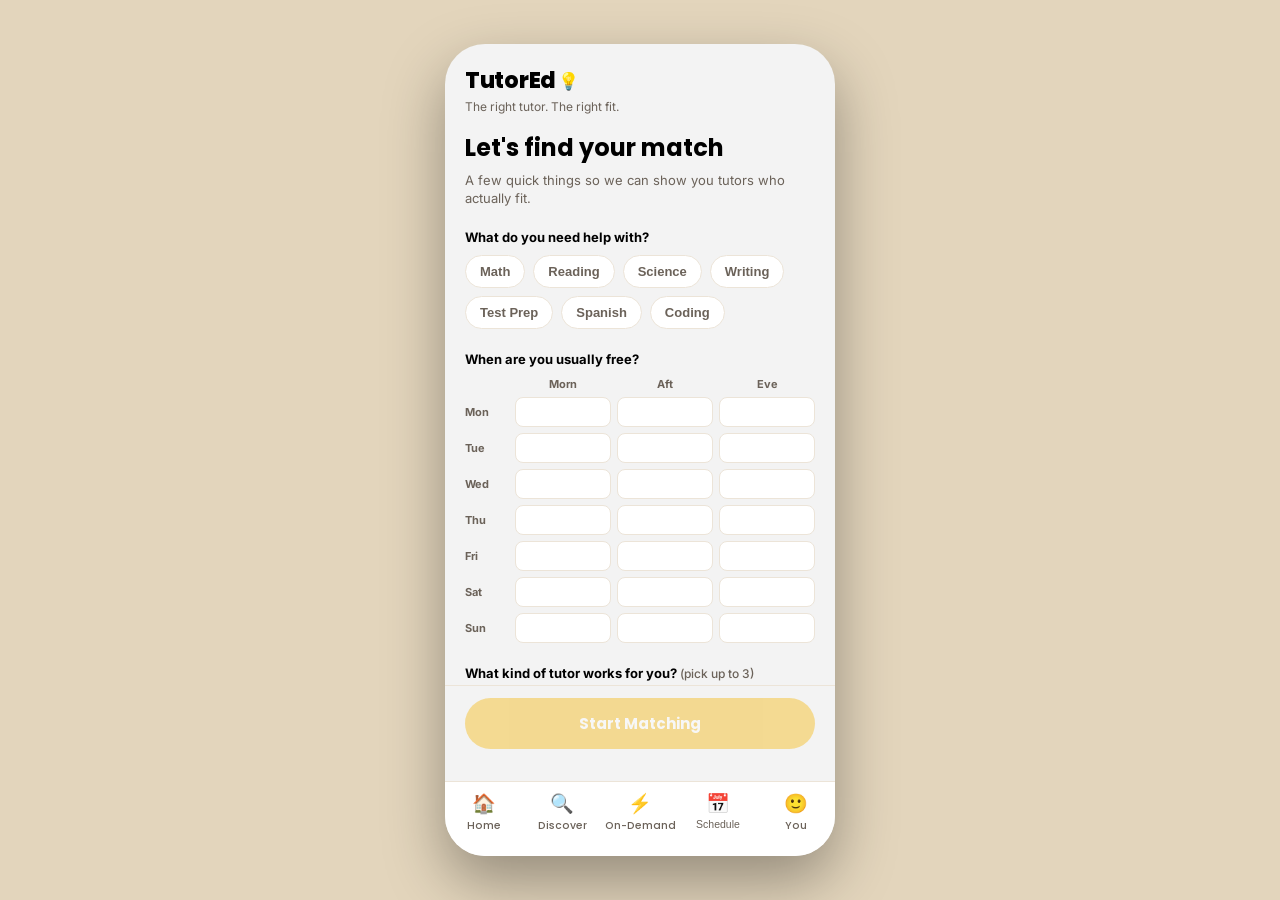
==== app/index.html @ d15185cf "Add marketing homepage, move interactive app to /app/" ====
<!DOCTYPE html>
<html lang="en">
<head>
<meta charset="UTF-8">
<meta name="viewport" content="width=device-width, initial-scale=1.0, maximum-scale=1.0, user-scalable=no">
<title>TutorEd &mdash; Find Your Tutor Match</title>
<link rel="preconnect" href="https://fonts.googleapis.com">
<link href="https://fonts.googleapis.com/css2?family=Poppins:wght@500;600;700;800&family=Inter:wght@400;500;600&display=swap" rel="stylesheet">
<link rel="stylesheet" href="style.css">
</head>
<body>

<div class="phone">

  <!-- ===== ONBOARDING SCREEN ===== -->
  <section class="screen" id="screen-onboarding">
    <header class="top-bar">
      <div>
        <div class="logo">TutorEd<span class="logo-bulb">💡</span></div>
        <div class="tagline">The right tutor. The right fit.</div>
      </div>
    </header>
    <div class="onboarding-content">
      <h1 class="ob-title">Let's find your match</h1>
      <p class="ob-sub">A few quick things so we can show you tutors who actually fit.</p>

      <div class="ob-section">
        <div class="ob-label">What do you need help with?</div>
        <div class="chip-row" id="ob-subjects"></div>
      </div>

      <div class="ob-section">
        <div class="ob-label">When are you usually free?</div>
        <div class="avail-grid" id="ob-availability"></div>
      </div>

      <div class="ob-section">
        <div class="ob-label">What kind of tutor works for you? <span class="ob-hint">(pick up to 3)</span></div>
        <div class="chip-row" id="ob-styles"></div>
      </div>

      <div class="ob-section">
        <div class="ob-label">Budget</div>
        <div class="chip-row" id="ob-budget"></div>
      </div>
    </div>
    <div class="ob-footer">
      <button class="primary-btn" id="ob-submit" disabled>Start Matching</button>
    </div>
  </section>

  <!-- ===== HOME SCREEN ===== -->
  <section class="screen hidden" id="screen-home">
    <header class="top-bar">
      <div class="logo">TutorEd<span class="logo-bulb">💡</span></div>
      <button class="icon-btn" id="home-filter-btn" aria-label="Edit preferences">⚙</button>
    </header>
    <div class="home-content" id="home-content"></div>
  </section>

  <!-- ===== DISCOVER SCREEN ===== -->
  <section class="screen hidden" id="screen-discover">
    <header class="top-bar">
      <div class="logo">TutorEd<span class="logo-bulb">💡</span></div>
      <div class="top-bar-actions">
        <button class="icon-btn" id="discover-filter-btn" aria-label="Discover filters">🎚</button>
        <button class="icon-btn" id="filter-btn" aria-label="Edit preferences">⚙</button>
      </div>
    </header>

    <div class="card-stack" id="card-stack"></div>

    <div class="action-row">
      <button class="action-btn undo" id="btn-undo" aria-label="Undo" disabled>↺</button>
      <button class="action-btn pass" id="btn-pass" aria-label="Pass">✕</button>
      <button class="action-btn info" id="btn-info" aria-label="More info">i</button>
      <button class="action-btn like" id="btn-like" aria-label="Like">♥</button>
    </div>
  </section>

  <!-- ===== ON-DEMAND SCREEN ===== -->
  <section class="screen hidden" id="screen-ondemand">
    <header class="top-bar">
      <div class="logo">Open This Week</div>
    </header>
    <div class="filter-bar" id="od-filters"></div>
    <div class="ondemand-list" id="ondemand-list"></div>
  </section>

  <!-- ===== SCHEDULE SCREEN ===== -->
  <section class="screen hidden" id="screen-schedule">
    <header class="top-bar">
      <div class="logo">Your Schedule</div>
    </header>
    <div class="schedule-content" id="schedule-content"></div>
  </section>

  <!-- ===== CHAT SCREEN ===== -->
  <section class="screen hidden" id="screen-chat">
    <header class="top-bar chat-header">
      <button class="icon-btn back-btn" id="chat-back">←</button>
      <div class="chat-tutor-info">
        <div class="avatar-sm" id="chat-avatar"></div>
        <div>
          <div class="chat-name" id="chat-name"></div>
          <div class="chat-status">Usually replies within a few hours</div>
        </div>
      </div>
    </header>
    <div class="chat-messages" id="chat-messages"></div>
    <div class="chat-input-row">
      <input type="text" id="chat-input" placeholder="Say hello…" autocomplete="off">
      <button id="chat-send">➤</button>
    </div>
  </section>

  <!-- ===== PROFILE / YOU SCREEN ===== -->
  <section class="screen hidden" id="screen-profile">
    <header class="top-bar"><div class="logo">You</div></header>
    <div class="profile-content" id="profile-content"></div>
  </section>

  <!-- ===== PROFILE DETAIL MODAL ===== -->
  <div class="modal-overlay hidden" id="detail-modal">
    <div class="modal-sheet" id="detail-sheet"></div>
  </div>

  <!-- ===== MATCH CELEBRATION MODAL ===== -->
  <div class="modal-overlay hidden" id="match-modal">
    <div class="match-celebration" id="match-celebration-body"></div>
  </div>

  <!-- ===== SLOT PICKER MODAL ===== -->
  <div class="modal-overlay hidden" id="slot-modal">
    <div class="modal-sheet" id="slot-sheet"></div>
  </div>

  <!-- ===== MANAGE BOOKING / MATCH MODAL ===== -->
  <div class="modal-overlay hidden" id="manage-modal">
    <div class="modal-sheet" id="manage-sheet"></div>
  </div>

  <!-- ===== DISCOVER FILTERS MODAL ===== -->
  <div class="modal-overlay hidden" id="discover-filter-modal">
    <div class="modal-sheet" id="discover-filter-sheet"></div>
  </div>

  <!-- ===== TOAST ===== -->
  <div class="toast hidden" id="toast">Saved!</div>

  <!-- ===== BOTTOM NAV ===== -->
  <nav class="bottom-nav">
    <button class="nav-btn active" data-screen="home">
      <span class="nav-icon">🏠</span><span>Home</span>
    </button>
    <button class="nav-btn" data-screen="discover">
      <span class="nav-icon">🔍</span><span>Discover</span>
    </button>
    <button class="nav-btn" data-screen="ondemand">
      <span class="nav-icon">⚡</span><span>On-Demand</span>
    </button>
    <button class="nav-btn" data-screen="schedule">
      <span class="nav-icon">📅</span><span>Schedule</span>
      <span class="nav-badge hidden" id="nav-badge">0</span>
    </button>
    <button class="nav-btn" data-screen="profile">
      <span class="nav-icon">🙂</span><span>You</span>
    </button>
  </nav>
</div>

<script src="app.js"></script>
</body>
</html>
---- app/style.css ----
:root {
  --bg: #F3F3F3;
  --ink: #000000;
  --ink-soft: #6b6259;
  --gold: #F4B400;
  --gold-deep: #B8860B;
  --honey: #FFD35C;
  --honey-light: #FFF3D6;
  --tan: #C69A6B;
  --tan-light: #F5E9DB;
  --tan-deep: #8a6239;
  --line: #ECE4D8;
  --danger: #B23A2F;
  --shadow: 0 10px 30px rgba(0,0,0,0.10);
  --radius: 22px;
}

* { box-sizing: border-box; margin: 0; padding: 0; }

body {
  font-family: 'Inter', sans-serif;
  background: #E3D5BC;
  display: flex;
  align-items: center;
  justify-content: center;
  min-height: 100vh;
  color: var(--ink);
}

h1, .logo, .chat-name, .nav-btn span:last-child {
  font-family: 'Poppins', sans-serif;
}
h1, .logo { font-weight: 800; }
h2 { font-family: 'Poppins', sans-serif; font-weight: 700; }

.phone {
  width: 390px;
  height: 812px;
  background: var(--bg);
  position: relative;
  overflow: hidden;
  border-radius: 40px;
  box-shadow: 0 25px 60px rgba(0,0,0,0.35);
  display: flex;
  flex-direction: column;
}

.screen {
  flex: 1;
  display: flex;
  flex-direction: column;
  overflow: hidden;
  min-height: 0;
}
.screen.hidden { display: none; }

.top-bar {
  display: flex;
  align-items: center;
  justify-content: space-between;
  padding: 20px 20px 12px;
  flex-shrink: 0;
}

.logo {
  font-size: 22px;
  color: var(--ink);
  letter-spacing: -0.3px;
  display: flex;
  align-items: center;
  gap: 2px;
}
.logo-bulb { font-size: 17px; }
.tagline {
  font-family: 'Inter', sans-serif;
  font-size: 12px;
  color: var(--ink-soft);
  margin-top: 2px;
}

.top-bar-actions { display: flex; gap: 8px; }

.icon-btn {
  background: white;
  border: none;
  width: 38px;
  height: 38px;
  border-radius: 50%;
  font-size: 16px;
  cursor: pointer;
  color: var(--ink-soft);
  box-shadow: 0 4px 10px rgba(0,0,0,0.06);
}

/* ===== ONBOARDING ===== */
.onboarding-content {
  flex: 1;
  overflow-y: auto;
  padding: 4px 20px 20px;
}
.ob-title { font-size: 24px; margin-bottom: 6px; font-family: 'Poppins', sans-serif; font-weight: 700; }
.ob-sub { font-size: 13px; color: var(--ink-soft); margin-bottom: 22px; line-height: 1.4; }
.ob-section { margin-bottom: 22px; }
.ob-label { font-size: 13px; font-weight: 700; margin-bottom: 10px; }
.ob-hint { font-weight: 500; color: var(--ink-soft); font-size: 12px; }

.chip-row { display: flex; flex-wrap: wrap; gap: 8px; }
.chip {
  border: 1.5px solid var(--line);
  background: white;
  color: var(--ink-soft);
  font-size: 13px;
  font-weight: 600;
  padding: 8px 14px;
  border-radius: 20px;
  cursor: pointer;
  transition: all 0.15s ease;
}
.chip.selected {
  background: var(--gold);
  border-color: var(--gold);
  color: var(--ink);
}

.avail-grid {
  display: grid;
  grid-template-columns: 44px repeat(3, 1fr);
  gap: 6px;
  align-items: center;
}
.avail-grid .grid-head, .avail-grid .grid-day {
  font-size: 11px;
  font-weight: 700;
  color: var(--ink-soft);
  text-align: center;
}
.avail-grid .grid-day { text-align: left; }
.avail-cell {
  height: 30px;
  border-radius: 8px;
  background: white;
  border: 1.5px solid var(--line);
  cursor: pointer;
}
.avail-cell.selected { background: var(--gold); border-color: var(--gold); }

.ob-footer {
  padding: 12px 20px 22px;
  flex-shrink: 0;
  border-top: 1px solid var(--line);
}

.primary-btn {
  width: 100%;
  background: var(--gold);
  color: white;
  border: none;
  padding: 14px;
  border-radius: 30px;
  font-family: 'Poppins', sans-serif;
  font-weight: 700;
  font-size: 15px;
  cursor: pointer;
  margin-bottom: 10px;
}
.primary-btn:disabled { opacity: 0.4; cursor: not-allowed; }
.text-btn {
  background: transparent;
  border: none;
  color: var(--ink-soft);
  opacity: 0.9;
  font-size: 13px;
  cursor: pointer;
  text-decoration: underline;
  width: 100%;
}
.danger-btn {
  width: 100%;
  background: white;
  color: var(--danger);
  border: 1.5px solid var(--danger);
  padding: 13px;
  border-radius: 30px;
  font-family: 'Poppins', sans-serif;
  font-weight: 700;
  font-size: 14px;
  cursor: pointer;
  margin-bottom: 10px;
}

/* ===== HOME ===== */
.home-content {
  flex: 1;
  overflow-y: auto;
  padding: 4px 20px 20px;
}
.home-greeting h1 { font-size: 22px; margin-bottom: 4px; }
.home-greeting p { font-size: 13px; color: var(--ink-soft); margin-bottom: 18px; }

.stat-row { display: flex; gap: 10px; margin-bottom: 4px; }
.stat-chip {
  flex: 1;
  background: white;
  border-radius: 14px;
  padding: 14px 8px;
  text-align: center;
  box-shadow: 0 4px 12px rgba(0,0,0,0.05);
}
.stat-chip .stat-num {
  font-family: 'Poppins', sans-serif;
  font-weight: 700;
  font-size: 20px;
  color: var(--gold-deep);
}
.stat-chip .stat-label { font-size: 11px; color: var(--ink-soft); margin-top: 2px; }

.next-session-card {
  display: flex;
  align-items: center;
  gap: 12px;
  background: white;
  border-radius: 16px;
  padding: 14px;
  box-shadow: 0 4px 12px rgba(0,0,0,0.06);
}

.quick-actions {
  display: grid;
  grid-template-columns: 1fr 1fr;
  gap: 10px;
}
.quick-action {
  display: flex;
  flex-direction: column;
  align-items: center;
  justify-content: center;
  gap: 6px;
  background: white;
  border: none;
  border-radius: 16px;
  padding: 16px 8px;
  font-size: 12px;
  font-weight: 600;
  color: var(--ink);
  box-shadow: 0 4px 12px rgba(0,0,0,0.05);
  cursor: pointer;
  font-family: 'Inter', sans-serif;
}
.qa-icon { font-size: 22px; }

.spotlight-card {
  display: flex;
  align-items: center;
  gap: 12px;
  background: linear-gradient(135deg, var(--honey-light), white);
  border-radius: 16px;
  padding: 14px;
  box-shadow: 0 4px 12px rgba(0,0,0,0.06);
  cursor: pointer;
}
.spotlight-arrow { font-size: 18px; color: var(--gold-deep); flex-shrink: 0; }

/* ===== CARD STACK ===== */
.card-stack {
  position: relative;
  flex: 1;
  margin: 4px 20px 10px;
  min-height: 0;
}

.card {
  position: absolute;
  inset: 0;
  background: white;
  border-radius: var(--radius);
  box-shadow: var(--shadow);
  overflow: hidden;
  display: flex;
  flex-direction: column;
  user-select: none;
  cursor: grab;
  transition: transform 0.35s ease, opacity 0.35s ease;
}
.card:active { cursor: grabbing; }
.card.dragging { transition: none; }

.card-photo {
  height: 40%;
  position: relative;
  display: flex;
  align-items: center;
  justify-content: center;
  flex-shrink: 0;
}

.card-photo .initials {
  width: 88px;
  height: 88px;
  border-radius: 50%;
  display: flex;
  align-items: center;
  justify-content: center;
  font-family: 'Poppins', sans-serif;
  font-size: 30px;
  font-weight: 600;
  color: white;
  background: rgba(255,255,255,0.18);
  border: 2px solid rgba(255,255,255,0.5);
}

.match-badge {
  position: absolute;
  top: 14px;
  left: 14px;
  background: rgba(255,255,255,0.92);
  color: var(--ink);
  font-family: 'Poppins', sans-serif;
  font-weight: 700;
  font-size: 13px;
  padding: 6px 12px;
  border-radius: 20px;
}

.stamp {
  position: absolute;
  top: 28px;
  padding: 8px 16px;
  border: 4px solid;
  border-radius: 10px;
  font-family: 'Poppins', sans-serif;
  font-weight: 700;
  font-size: 24px;
  letter-spacing: 2px;
  text-transform: uppercase;
  opacity: 0;
  transform: rotate(-18deg);
}
.stamp.like { right: 24px; color: var(--gold-deep); border-color: var(--gold-deep); transform: rotate(-14deg); }
.stamp.pass { left: 24px; color: var(--ink); border-color: var(--ink); transform: rotate(14deg); }

.card-body {
  padding: 14px 20px 14px;
  flex: 1;
  overflow-y: auto;
  display: flex;
  flex-direction: column;
  gap: 9px;
}

.card-name-row {
  display: flex;
  align-items: baseline;
  gap: 8px;
}
.card-name-row h2 { font-size: 20px; }

.card-meta {
  font-size: 13px;
  color: var(--ink-soft);
  display: flex;
  gap: 10px;
  flex-wrap: wrap;
}
.card-meta span { display: flex; align-items: center; gap: 4px; }
.card-meta .overlap-yes { color: var(--gold-deep); font-weight: 600; }
.card-meta .overlap-no { color: var(--ink-soft); }

.tag-row { display: flex; flex-wrap: wrap; gap: 6px; }
.tag {
  font-size: 12px;
  font-weight: 600;
  padding: 5px 10px;
  border-radius: 20px;
}
.tag.subject { background: var(--honey-light); color: var(--gold-deep); }
.tag.style { background: var(--tan-light); color: var(--tan-deep); }

.prompt-block {
  background: var(--honey-light);
  border-radius: 14px;
  padding: 12px 14px;
  margin-top: 2px;
}
.prompt-block .prompt-q {
  font-size: 11px;
  text-transform: uppercase;
  letter-spacing: 0.5px;
  color: var(--gold-deep);
  font-weight: 700;
  margin-bottom: 4px;
}
.prompt-block .prompt-a {
  font-size: 14px;
  line-height: 1.4;
  color: var(--ink);
}

/* ===== ACTION ROW ===== */
.action-row {
  display: flex;
  align-items: center;
  justify-content: center;
  gap: 22px;
  padding: 12px 0 22px;
  flex-shrink: 0;
}

.action-btn {
  border: none;
  border-radius: 50%;
  background: white;
  box-shadow: 0 6px 16px rgba(0,0,0,0.12);
  cursor: pointer;
  display: flex;
  align-items: center;
  justify-content: center;
  font-size: 22px;
  transition: transform 0.15s ease;
}
.action-btn:active { transform: scale(0.9); }
.action-btn:disabled { opacity: 0.35; cursor: not-allowed; }
.action-btn:disabled:active { transform: none; }
.action-btn.pass { width: 56px; height: 56px; color: var(--ink); }
.action-btn.like { width: 56px; height: 56px; color: white; background: linear-gradient(135deg, var(--gold), var(--honey)); }
.action-btn.info { width: 42px; height: 42px; font-size: 16px; font-style: italic; font-weight: 700; color: var(--gold-deep); }
.action-btn.undo { width: 38px; height: 38px; font-size: 17px; color: var(--tan-deep); }

/* ===== ON-DEMAND ===== */
.filter-bar {
  padding: 0 20px 10px;
  display: flex;
  flex-direction: column;
  gap: 8px;
  flex-shrink: 0;
}
.filter-row { display: flex; gap: 6px; overflow-x: auto; padding-bottom: 2px; }
.filter-row::-webkit-scrollbar { display: none; }
.filter-chip {
  border: 1.5px solid var(--line);
  background: white;
  color: var(--ink-soft);
  font-size: 12px;
  font-weight: 600;
  padding: 6px 12px;
  border-radius: 16px;
  cursor: pointer;
  white-space: nowrap;
  flex-shrink: 0;
}
.filter-chip.selected { background: var(--gold); border-color: var(--gold); color: var(--ink); }

.ondemand-list {
  flex: 1;
  overflow-y: auto;
  padding: 6px 20px 20px;
  display: flex;
  flex-direction: column;
  gap: 10px;
}
.slot-card {
  display: flex;
  align-items: center;
  gap: 12px;
  background: white;
  border-radius: 16px;
  padding: 12px 14px;
  box-shadow: 0 4px 12px rgba(0,0,0,0.06);
}
.slot-card .slot-info { flex: 1; min-width: 0; }
.slot-card .slot-name { font-size: 14px; font-weight: 600; }
.slot-card .slot-meta { font-size: 12px; color: var(--ink-soft); margin-top: 2px; }
.slot-card .slot-time { font-size: 12px; color: var(--gold-deep); font-weight: 700; margin-top: 3px; }
.book-btn {
  background: var(--gold);
  color: white;
  border: none;
  padding: 9px 14px;
  border-radius: 20px;
  font-weight: 700;
  font-size: 12px;
  cursor: pointer;
  flex-shrink: 0;
}
.book-btn:disabled { background: var(--line); color: var(--ink-soft); cursor: default; }

/* ===== SCHEDULE ===== */
.schedule-content {
  flex: 1;
  overflow-y: auto;
  padding: 6px 20px 20px;
}
.section-title {
  font-size: 12px;
  text-transform: uppercase;
  letter-spacing: 0.5px;
  color: var(--ink-soft);
  font-weight: 700;
  margin: 16px 0 8px;
}
.section-title:first-child { margin-top: 4px; }

.match-row {
  display: flex;
  align-items: center;
  gap: 14px;
  background: white;
  border-radius: 16px;
  padding: 12px 14px;
  box-shadow: 0 4px 12px rgba(0,0,0,0.06);
  margin-bottom: 8px;
}
.match-row-main { flex: 1; min-width: 0; cursor: pointer; }
.row-menu-btn {
  background: transparent;
  border: none;
  color: var(--ink-soft);
  font-size: 18px;
  font-weight: 700;
  cursor: pointer;
  flex-shrink: 0;
  padding: 4px 8px;
}
.match-row .last-msg {
  font-size: 13px;
  color: var(--ink-soft);
  margin-top: 2px;
  white-space: nowrap;
  overflow: hidden;
  text-overflow: ellipsis;
}

.session-row {
  display: flex;
  align-items: center;
  gap: 12px;
  background: white;
  border-radius: 16px;
  padding: 12px 14px;
  box-shadow: 0 4px 12px rgba(0,0,0,0.05);
  margin-bottom: 8px;
  cursor: pointer;
}
.session-row .session-day {
  width: 52px;
  text-align: center;
  font-family: 'Poppins', sans-serif;
  font-weight: 700;
  font-size: 13px;
  color: var(--gold-deep);
  flex-shrink: 0;
}
.session-row .session-info { flex: 1; min-width: 0; }
.session-row .session-name { font-size: 14px; font-weight: 600; }
.session-row .session-meta { font-size: 12px; color: var(--ink-soft); margin-top: 2px; }
.freq-badge {
  font-size: 10px;
  font-weight: 700;
  padding: 3px 8px;
  border-radius: 12px;
  flex-shrink: 0;
}
.freq-badge.weekly { background: var(--honey-light); color: var(--gold-deep); }
.freq-badge.once { background: var(--tan-light); color: var(--tan-deep); }

.empty-state {
  color: var(--ink-soft);
  text-align: center;
  margin-top: 40px;
  font-size: 14px;
  padding: 0 20px;
  line-height: 1.5;
}

.avatar-sm, .avatar-md, .avatar-lg {
  border-radius: 50%;
  display: flex;
  align-items: center;
  justify-content: center;
  color: white;
  font-family: 'Poppins', sans-serif;
  font-weight: 600;
  flex-shrink: 0;
}
.avatar-sm { width: 40px; height: 40px; font-size: 14px; }
.avatar-md { width: 50px; height: 50px; font-size: 17px; }
.avatar-lg { width: 88px; height: 88px; font-size: 30px; border: 3px solid white; }

/* ===== CHAT ===== */
.chat-header { border-bottom: 1px solid var(--line); padding-bottom: 14px; gap: 12px; }
.chat-tutor-info { display: flex; align-items: center; gap: 10px; }
.back-btn { background: transparent; box-shadow: none; font-size: 20px; }
.chat-name { font-size: 15px; font-weight: 600; }
.chat-status { font-size: 11px; color: var(--ink-soft); }

.chat-messages {
  flex: 1;
  overflow-y: auto;
  padding: 16px 18px;
  display: flex;
  flex-direction: column;
  gap: 10px;
}
.msg {
  max-width: 75%;
  padding: 10px 14px;
  border-radius: 16px;
  font-size: 14px;
  line-height: 1.4;
}
.msg.them { background: var(--honey-light); align-self: flex-start; border-bottom-left-radius: 4px; }
.msg.me { background: var(--ink); color: white; align-self: flex-end; border-bottom-right-radius: 4px; }

.chat-input-row {
  display: flex;
  gap: 10px;
  padding: 12px 16px 18px;
  border-top: 1px solid var(--line);
  flex-shrink: 0;
}
.chat-input-row input {
  flex: 1;
  border: 1px solid var(--line);
  background: var(--bg);
  border-radius: 22px;
  padding: 10px 16px;
  font-size: 14px;
  font-family: 'Inter', sans-serif;
  outline: none;
}
.chat-input-row button {
  width: 42px;
  height: 42px;
  border-radius: 50%;
  border: none;
  background: var(--gold);
  color: white;
  font-size: 16px;
  cursor: pointer;
}

/* ===== MODALS ===== */
.modal-overlay {
  position: absolute;
  inset: 0;
  background: rgba(0,0,0,0.55);
  display: flex;
  align-items: flex-end;
  z-index: 20;
}
.modal-overlay.hidden { display: none; }

.modal-sheet {
  background: white;
  width: 100%;
  max-height: 88%;
  border-radius: 28px 28px 0 0;
  overflow-y: auto;
  padding: 22px 24px 30px;
}
.modal-sheet h2 { margin-bottom: 2px; }
.modal-sheet .sheet-close {
  width: 40px;
  height: 4px;
  background: var(--line);
  border-radius: 4px;
  margin: 0 auto 16px;
}
.modal-sheet .prompt-block { margin-bottom: 4px; }
.modal-sheet .section-title { margin: 16px 0 8px; }

.slot-option {
  display: block;
  width: 100%;
  text-align: left;
  background: var(--bg);
  border: 1.5px solid var(--line);
  border-radius: 14px;
  padding: 12px 16px;
  font-size: 14px;
  font-weight: 600;
  color: var(--ink);
  cursor: pointer;
  margin-bottom: 8px;
}
.slot-option:hover { border-color: var(--gold-deep); }

.match-celebration {
  margin: auto;
  background: linear-gradient(180deg, var(--gold) 0%, var(--honey) 100%);
  color: var(--ink);
  border-radius: 28px;
  padding: 40px 30px;
  text-align: center;
  width: 88%;
  box-shadow: var(--shadow);
}
.match-hearts { font-size: 20px; letter-spacing: 8px; opacity: 0.85; margin-bottom: 10px; }
.match-celebration h1 { font-size: 28px; margin-bottom: 10px; }
.match-celebration p { font-size: 14px; opacity: 0.9; margin-bottom: 20px; line-height: 1.4; }
.match-avatars { display: flex; justify-content: center; margin-bottom: 26px; }
.match-celebration .primary-btn { background: var(--ink); color: var(--gold); }
.match-celebration .text-btn { color: var(--ink); }

/* ===== TOAST ===== */
.toast {
  position: absolute;
  bottom: 100px;
  left: 20px;
  right: 20px;
  background: var(--ink);
  color: white;
  padding: 13px 18px;
  border-radius: 14px;
  font-size: 13px;
  text-align: center;
  z-index: 25;
  box-shadow: var(--shadow);
  animation: fadeUp 0.3s ease;
}
.toast.hidden { display: none; }
@keyframes fadeUp { from { opacity: 0; transform: translateY(10px); } to { opacity: 1; transform: translateY(0); } }

/* ===== BOTTOM NAV ===== */
.bottom-nav {
  display: flex;
  border-top: 1px solid var(--line);
  background: white;
  padding: 10px 0 22px;
  flex-shrink: 0;
}
.nav-btn {
  flex: 1;
  background: transparent;
  border: none;
  display: flex;
  flex-direction: column;
  align-items: center;
  gap: 3px;
  font-size: 10.5px;
  color: var(--ink-soft);
  font-weight: 500;
  cursor: pointer;
  position: relative;
}
.nav-btn.active { color: var(--ink); }
.nav-icon { font-size: 19px; }
.nav-badge {
  position: absolute;
  top: -2px;
  right: 18%;
  background: var(--tan);
  color: white;
  font-size: 10px;
  font-weight: 700;
  width: 16px;
  height: 16px;
  border-radius: 50%;
  display: flex;
  align-items: center;
  justify-content: center;
}
.nav-badge.hidden { display: none; }

/* ===== PROFILE ===== */
.profile-content {
  flex: 1;
  padding: 10px 24px;
  overflow-y: auto;
}
.profile-content .pref-item {
  background: white;
  border-radius: 14px;
  padding: 14px 16px;
  margin-bottom: 10px;
  box-shadow: 0 4px 12px rgba(0,0,0,0.05);
}
.profile-content .pref-label { font-size: 11px; text-transform: uppercase; color: var(--ink-soft); font-weight: 700; letter-spacing: 0.5px; }
.profile-content .pref-value { font-size: 14px; margin-top: 4px; }
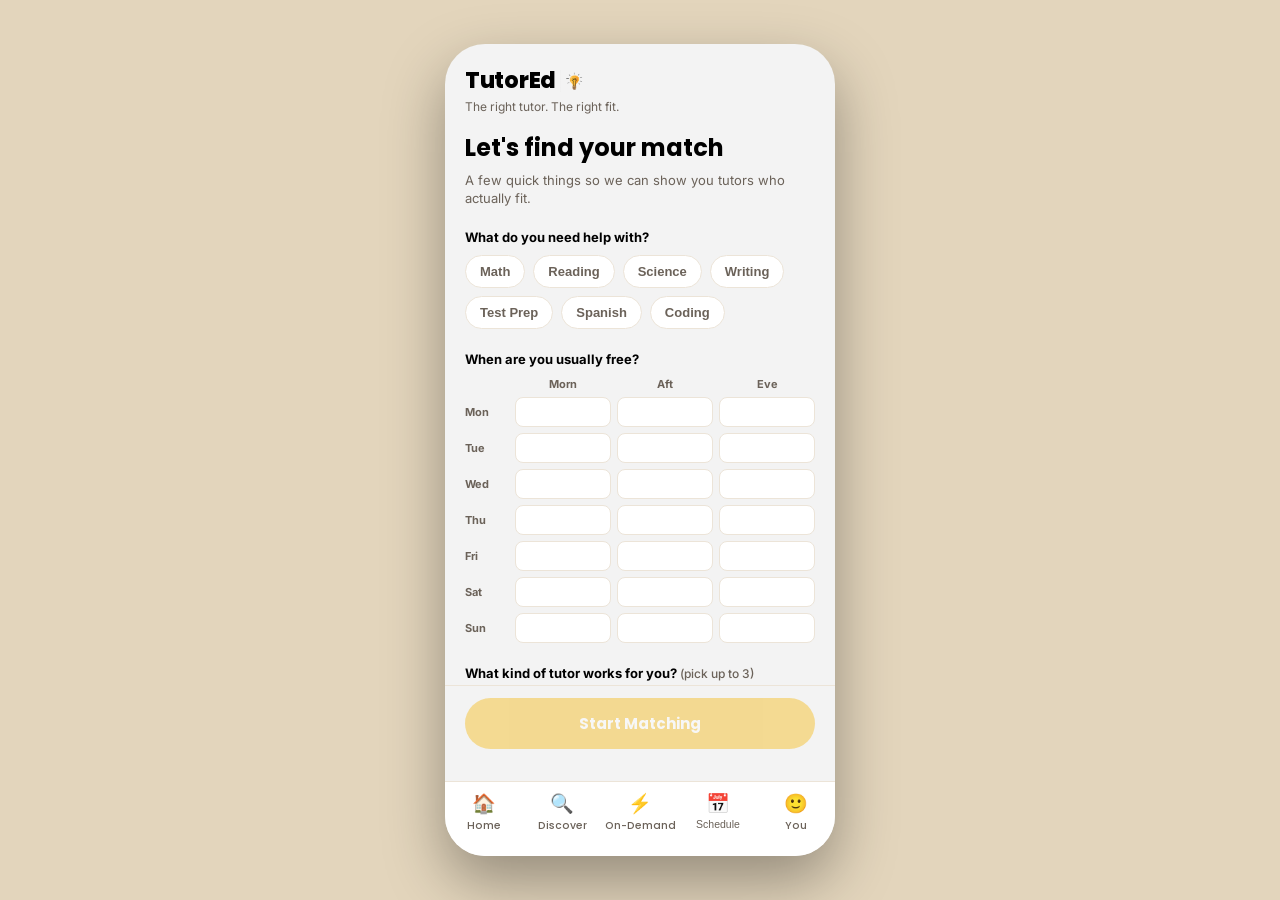
==== commit 8eb256dd: "Use the real brand illustration for the logo bulb and favicon, replacing the recreated SVG version" ====
--- a/app/index.html
+++ b/app/index.html
@@ -4,6 +4,8 @@
 <meta charset="UTF-8">
 <meta name="viewport" content="width=device-width, initial-scale=1.0, maximum-scale=1.0, user-scalable=no">
 <title>TutorEd &mdash; Find Your Tutor Match</title>
+<link rel="icon" type="image/png" sizes="32x32" href="/favicon-32.png">
+<link rel="apple-touch-icon" sizes="180x180" href="/favicon-180.png">
 <link rel="preconnect" href="https://fonts.googleapis.com">
 <link href="https://fonts.googleapis.com/css2?family=Poppins:wght@500;600;700;800&family=Inter:wght@400;500;600&display=swap" rel="stylesheet">
 <link rel="stylesheet" href="style.css">
@@ -16,7 +18,7 @@
   <section class="screen" id="screen-onboarding">
     <header class="top-bar">
       <div>
-        <div class="logo">TutorEd<span class="logo-bulb">💡</span></div>
+        <div class="logo">TutorEd<img class="logo-bulb" src="/logo-bulb.png" alt=""></div>
         <div class="tagline">The right tutor. The right fit.</div>
       </div>
     </header>
@@ -52,7 +54,7 @@
   <!-- ===== HOME SCREEN ===== -->
   <section class="screen hidden" id="screen-home">
     <header class="top-bar">
-      <div class="logo">TutorEd<span class="logo-bulb">💡</span></div>
+      <div class="logo">TutorEd<img class="logo-bulb" src="/logo-bulb.png" alt=""></div>
       <button class="icon-btn" id="home-filter-btn" aria-label="Edit preferences">⚙</button>
     </header>
     <div class="home-content" id="home-content"></div>
@@ -61,7 +63,7 @@
   <!-- ===== DISCOVER SCREEN ===== -->
   <section class="screen hidden" id="screen-discover">
     <header class="top-bar">
-      <div class="logo">TutorEd<span class="logo-bulb">💡</span></div>
+      <div class="logo">TutorEd<img class="logo-bulb" src="/logo-bulb.png" alt=""></div>
       <div class="top-bar-actions">
         <button class="icon-btn" id="discover-filter-btn" aria-label="Discover filters">🎚</button>
         <button class="icon-btn" id="filter-btn" aria-label="Edit preferences">⚙</button>
--- a/app/style.css
+++ b/app/style.css
@@ -70,7 +70,7 @@
   align-items: center;
   gap: 2px;
 }
-.logo-bulb { font-size: 17px; }
+.logo-bulb { height: 22px; width: auto; margin-left: 2px; }
 .tagline {
   font-family: 'Inter', sans-serif;
   font-size: 12px;
